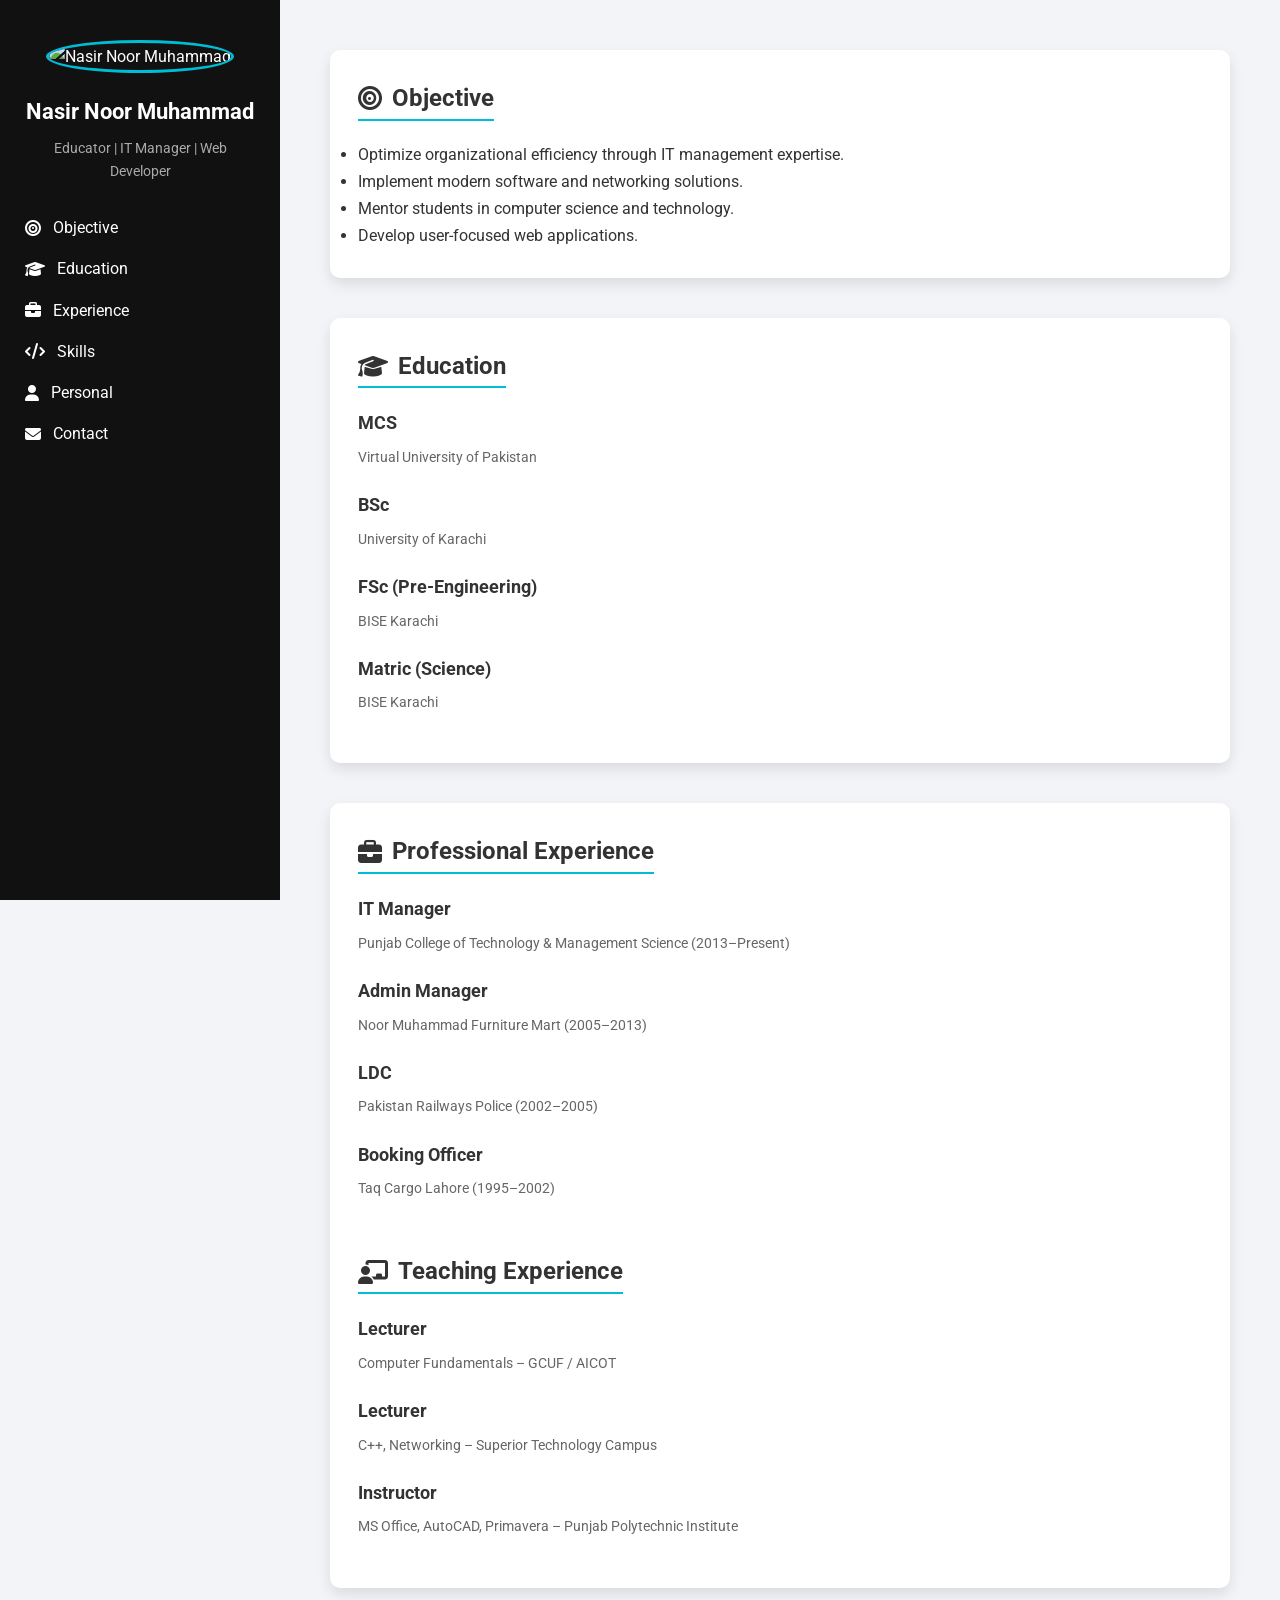
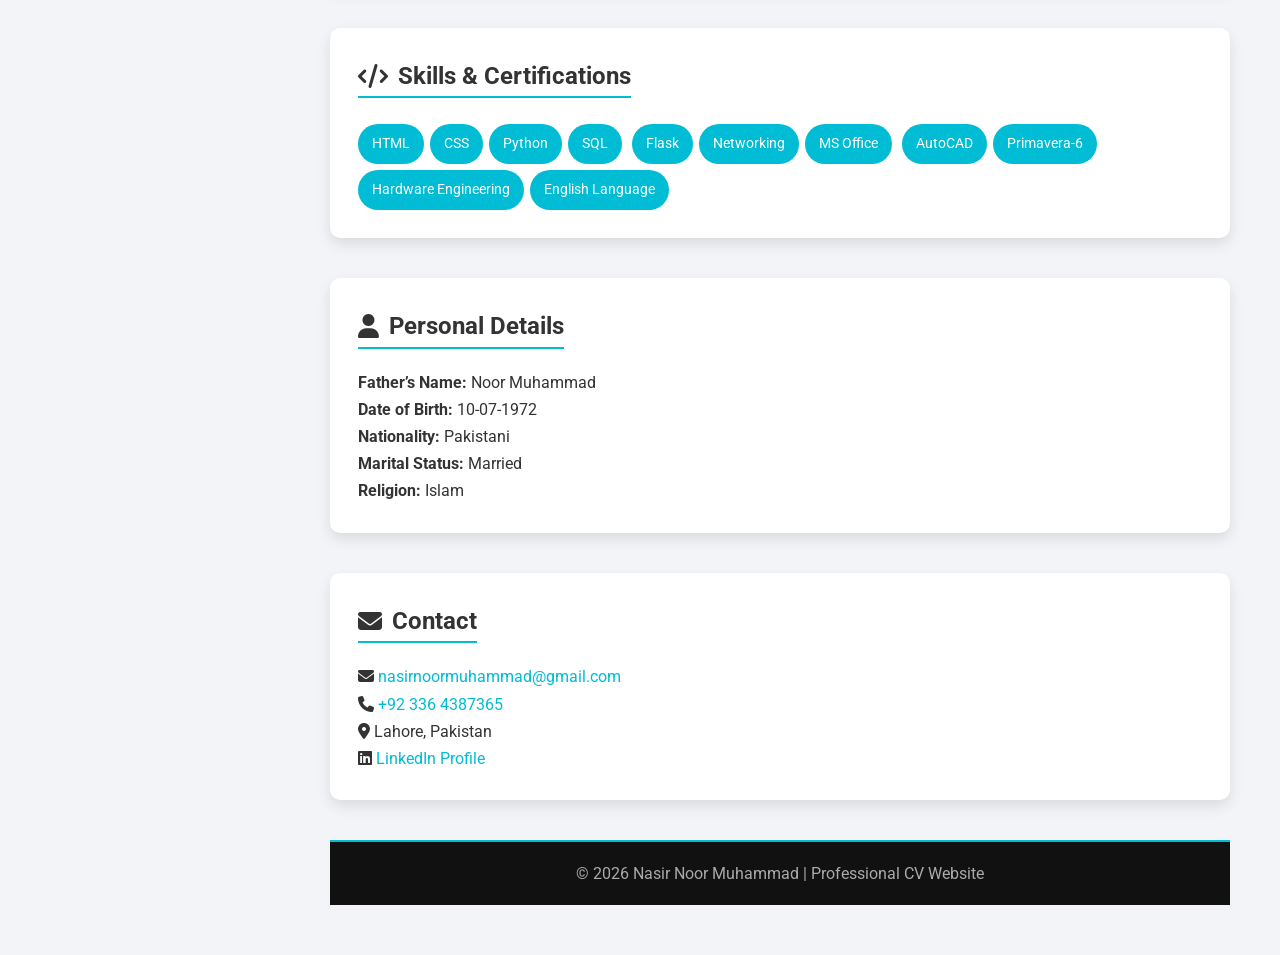
==== index.html @ 8105d86b "Add files via upload" ====
<!DOCTYPE html>
<html lang="en">
<head>
<meta charset="UTF-8">
<meta name="viewport" content="width=device-width, initial-scale=1.0">
<title>Nasir Noor Muhammad | Professional CV</title>

<!-- Google Font -->
<link href="https://fonts.googleapis.com/css2?family=Roboto:wght@400;500;700&display=swap" rel="stylesheet">

<!-- Font Awesome -->
<link rel="stylesheet" href="https://cdnjs.cloudflare.com/ajax/libs/font-awesome/6.5.0/css/all.min.css">

<style>
*{
    margin:0;
    padding:0;
    box-sizing:border-box;
    font-family:'Roboto', sans-serif;
}

body{
    background:#f2f4f7;
    color:#333;
    line-height:1.7;
}

/* Layout */
.wrapper{
    display:flex;
    min-height:100vh;
}

/* Sidebar */
aside{
    width:280px;
    background:#111;
    color:#fff;
    padding:40px 25px;
    position:fixed;
    height:100vh;
    text-align:center;
}

aside img{
    width:120px;
    height:120px;
    border-radius:50%;
    border:3px solid #00bcd4;
    margin-bottom:20px;
}

aside h1{
    font-size:22px;
    margin-bottom:6px;
}

aside p{
    font-size:14px;
    color:#aaa;
    margin-bottom:30px;
}

nav ul{
    list-style:none;
}

nav ul li{
    margin:14px 0;
}

nav ul li a{
    color:#fff;
    text-decoration:none;
    font-size:16px;
    display:flex;
    align-items:center;
    gap:12px;
    transition:0.3s;
}

nav ul li a:hover{
    color:#00bcd4;
}

/* Content */
main{
    margin-left:280px;
    padding:50px;
    width:100%;
}

section{
    background:#fff;
    padding:28px;
    border-radius:10px;
    box-shadow:0 6px 14px rgba(0,0,0,0.1);
    margin-bottom:40px;
}

section h2{
    font-size:24px;
    margin-bottom:20px;
    border-bottom:2px solid #00bcd4;
    display:inline-flex;
    align-items:center;
    gap:10px;
}

.item{
    margin-bottom:20px;
}

.item h3{
    font-size:18px;
    margin-bottom:4px;
}

.item span{
    font-size:14px;
    color:#666;
}

/* Skills */
.skills span{
    display:inline-block;
    background:#00bcd4;
    color:#fff;
    padding:8px 14px;
    margin:6px 6px 0 0;
    border-radius:20px;
    font-size:14px;
}

/* Contact */
section a{
    color:#00bcd4;
    text-decoration:none;
}

section a:hover{
    text-decoration:underline;
}

/* Footer */
footer{
    background:#111;
    color:#aaa;
    text-align:center;
    padding:18px;
    border-top:2px solid #00bcd4;
}

/* Responsive */
@media(max-width:768px){
    aside{
        position:relative;
        width:100%;
        height:auto;
    }
    main{
        margin-left:0;
    }
    nav ul{
        display:flex;
        justify-content:center;
        flex-wrap:wrap;
    }
    nav ul li{
        margin:10px;
    }
}
</style>
</head>

<body>

<div class="wrapper">

<!-- SIDEBAR -->
<aside>
    <img src="images/nnm.jpg" alt="Nasir Noor Muhammad">
    <h1>Nasir Noor Muhammad</h1>
    <p>Educator | IT Manager | Web Developer</p>

    <nav aria-label="Main Navigation">
        <ul>
            <li><a href="#objective"><i class="fa-solid fa-bullseye"></i> Objective</a></li>
            <li><a href="#education"><i class="fa-solid fa-graduation-cap"></i> Education</a></li>
            <li><a href="#experience"><i class="fa-solid fa-briefcase"></i> Experience</a></li>
            <li><a href="#skills"><i class="fa-solid fa-code"></i> Skills</a></li>
            <li><a href="#personal"><i class="fa-solid fa-user"></i> Personal</a></li>
            <li><a href="#contact"><i class="fa-solid fa-envelope"></i> Contact</a></li>
        </ul>
    </nav>
</aside>

<!-- CONTENT -->
<main>

<section id="objective">
    <h2><i class="fa-solid fa-bullseye"></i> Objective</h2>
    <ul>
        <li>Optimize organizational efficiency through IT management expertise.</li>
        <li>Implement modern software and networking solutions.</li>
        <li>Mentor students in computer science and technology.</li>
        <li>Develop user-focused web applications.</li>
    </ul>
</section>

<section id="education">
    <h2><i class="fa-solid fa-graduation-cap"></i> Education</h2>
    <div class="item"><h3>MCS</h3><span>Virtual University of Pakistan</span></div>
    <div class="item"><h3>BSc</h3><span>University of Karachi</span></div>
    <div class="item"><h3>FSc (Pre-Engineering)</h3><span>BISE Karachi</span></div>
    <div class="item"><h3>Matric (Science)</h3><span>BISE Karachi</span></div>
</section>

<section id="experience">
    <h2><i class="fa-solid fa-briefcase"></i> Professional Experience</h2>
    <div class="item"><h3>IT Manager</h3><span>Punjab College of Technology & Management Science (2013–Present)</span></div>
    <div class="item"><h3>Admin Manager</h3><span>Noor Muhammad Furniture Mart (2005–2013)</span></div>
    <div class="item"><h3>LDC</h3><span>Pakistan Railways Police (2002–2005)</span></div>
    <div class="item"><h3>Booking Officer</h3><span>Taq Cargo Lahore (1995–2002)</span></div>

    <h2 style="margin-top:30px;"><i class="fa-solid fa-chalkboard-teacher"></i> Teaching Experience</h2>
    <div class="item"><h3>Lecturer</h3><span>Computer Fundamentals – GCUF / AICOT</span></div>
    <div class="item"><h3>Lecturer</h3><span>C++, Networking – Superior Technology Campus</span></div>
    <div class="item"><h3>Instructor</h3><span>MS Office, AutoCAD, Primavera – Punjab Polytechnic Institute</span></div>
</section>

<section id="skills">
    <h2><i class="fa-solid fa-code"></i> Skills & Certifications</h2>
    <div class="skills">
        <span>HTML</span><span>CSS</span><span>Python</span><span>SQL</span>
        <span>Flask</span><span>Networking</span><span>MS Office</span>
        <span>AutoCAD</span><span>Primavera-6</span>
        <span>Hardware Engineering</span><span>English Language</span>
    </div>
</section>

<section id="personal">
    <h2><i class="fa-solid fa-user"></i> Personal Details</h2>
    <p><strong>Father’s Name:</strong> Noor Muhammad</p>
    <p><strong>Date of Birth:</strong> 10-07-1972</p>
    <p><strong>Nationality:</strong> Pakistani</p>
    <p><strong>Marital Status:</strong> Married</p>
    <p><strong>Religion:</strong> Islam</p>
</section>

<section id="contact">
    <h2><i class="fa-solid fa-envelope"></i> Contact</h2>
    <p><i class="fa-solid fa-envelope"></i> 
    <a href="mailto:nasirnoormuhammad@gmail.com">nasirnoormuhammad@gmail.com</a></p>

    <p><i class="fa-solid fa-phone"></i> 
    <a href="tel:+923364387365">+92 336 4387365</a></p>

    <p><i class="fa-solid fa-location-dot"></i> Lahore, Pakistan</p>

    <p><i class="fab fa-linkedin"></i> 
    <a href="https://linkedin.com" target="_blank">LinkedIn Profile</a></p>
</section>

<footer>
    © 2026 Nasir Noor Muhammad | Professional CV Website
</footer>

</main>
</div>

</body>
</html>
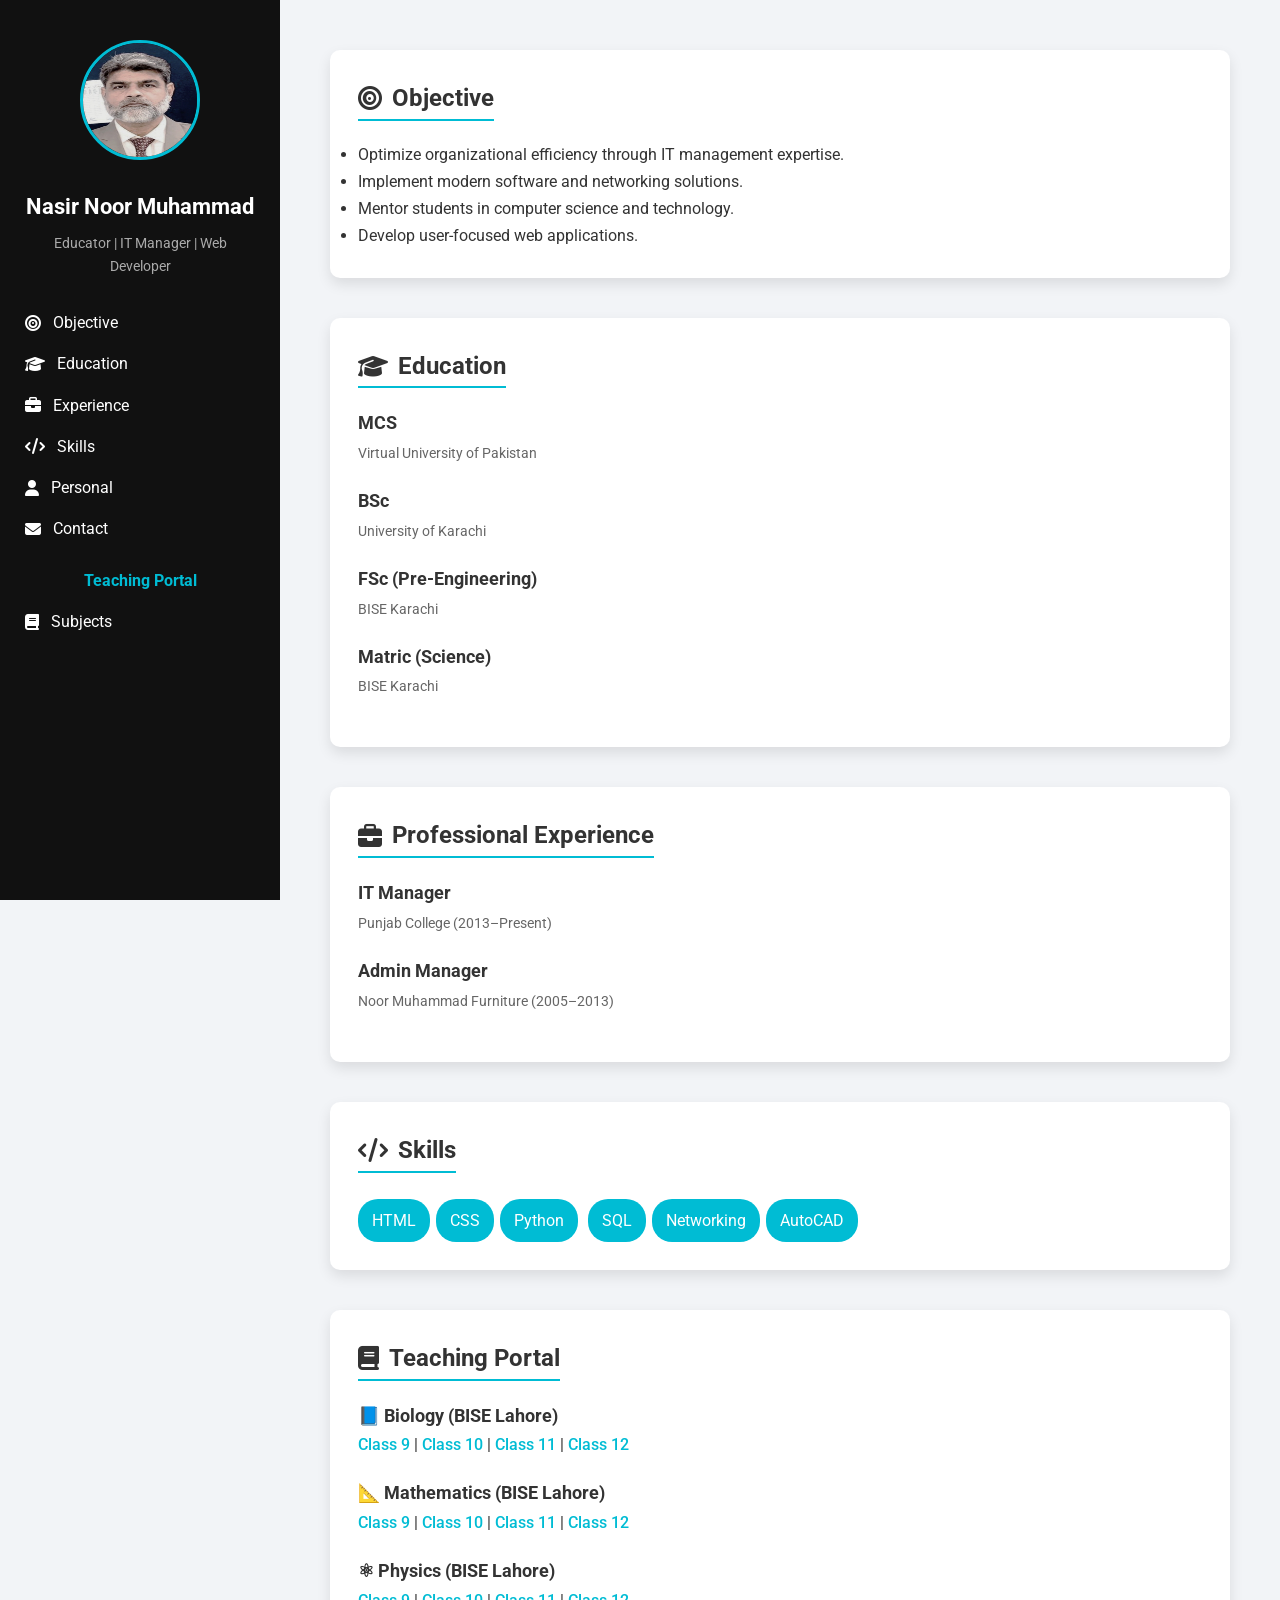
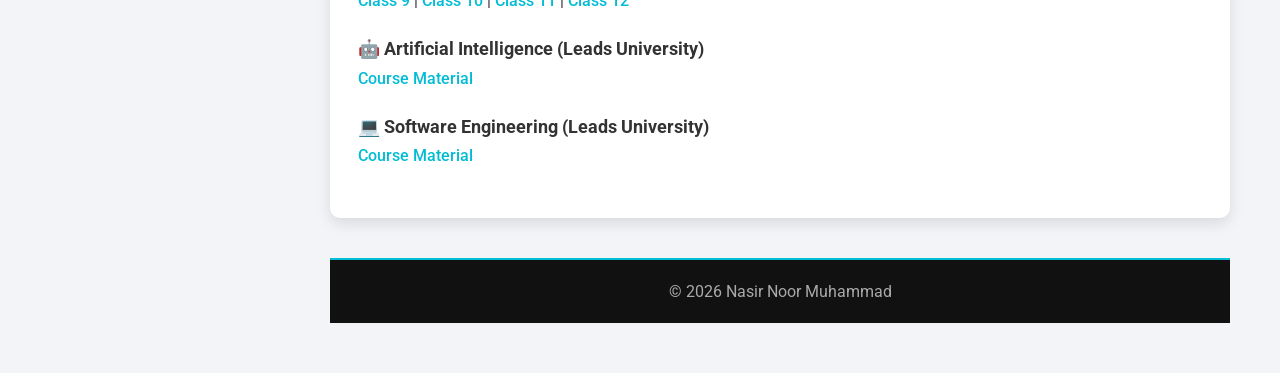
==== commit a3eb8c22: "Adding more content" ====
--- a/index.html
+++ b/index.html
@@ -3,7 +3,7 @@
 <head>
 <meta charset="UTF-8">
 <meta name="viewport" content="width=device-width, initial-scale=1.0">
-<title>Nasir Noor Muhammad | Professional CV</title>
+<title>Nasir Noor Muhammad | Professional CV & Teaching Portal</title>
 
 <!-- Google Font -->
 <link href="https://fonts.googleapis.com/css2?family=Roboto:wght@400;500;700&display=swap" rel="stylesheet">
@@ -12,262 +12,165 @@
 <link rel="stylesheet" href="https://cdnjs.cloudflare.com/ajax/libs/font-awesome/6.5.0/css/all.min.css">
 
 <style>
-*{
-    margin:0;
-    padding:0;
-    box-sizing:border-box;
-    font-family:'Roboto', sans-serif;
+*{margin:0;padding:0;box-sizing:border-box;font-family:'Roboto',sans-serif;}
+body{background:#f2f4f7;color:#333;line-height:1.7;}
+.wrapper{display:flex;min-height:100vh;}
+
+aside{
+    width:280px;background:#111;color:#fff;padding:40px 25px;
+    position:fixed;height:100vh;text-align:center;
+}
+aside img{
+    width:120px;height:120px;border-radius:50%;
+    border:3px solid #00bcd4;margin-bottom:20px;
+}
+aside h1{font-size:22px;margin-bottom:6px;}
+aside p{font-size:14px;color:#aaa;margin-bottom:30px;}
+
+nav ul{list-style:none;}
+nav ul li{margin:14px 0;}
+nav ul li a{
+    color:#fff;text-decoration:none;font-size:16px;
+    display:flex;align-items:center;gap:12px;transition:.3s;
+}
+nav ul li a:hover{color:#00bcd4;}
+
+main{margin-left:280px;padding:50px;width:100%;}
+section{
+    background:#fff;padding:28px;border-radius:10px;
+    box-shadow:0 6px 14px rgba(0,0,0,.1);
+    margin-bottom:40px;
+}
+section h2{
+    font-size:24px;margin-bottom:20px;
+    border-bottom:2px solid #00bcd4;
+    display:inline-flex;gap:10px;align-items:center;
 }
 
-body{
-    background:#f2f4f7;
-    color:#333;
-    line-height:1.7;
+.item{margin-bottom:20px;}
+.item h3{font-size:18px;}
+.item span{font-size:14px;color:#666;}
+
+.skills span{
+    display:inline-block;background:#00bcd4;color:#fff;
+    padding:8px 14px;margin:6px 6px 0 0;border-radius:20px;
 }
 
-/* Layout */
-.wrapper{
-    display:flex;
-    min-height:100vh;
+section a{color:#00bcd4;text-decoration:none;font-weight:500;}
+section a:hover{text-decoration:underline;}
+
+footer{
+    background:#111;color:#aaa;text-align:center;
+    padding:18px;border-top:2px solid #00bcd4;
 }
 
-/* Sidebar */
-aside{
-    width:280px;
-    background:#111;
-    color:#fff;
-    padding:40px 25px;
-    position:fixed;
-    height:100vh;
-    text-align:center;
-}
-
-aside img{
-    width:120px;
-    height:120px;
-    border-radius:50%;
-    border:3px solid #00bcd4;
-    margin-bottom:20px;
-}
-
-aside h1{
-    font-size:22px;
-    margin-bottom:6px;
-}
-
-aside p{
-    font-size:14px;
-    color:#aaa;
-    margin-bottom:30px;
-}
-
-nav ul{
-    list-style:none;
-}
-
-nav ul li{
-    margin:14px 0;
-}
-
-nav ul li a{
-    color:#fff;
-    text-decoration:none;
-    font-size:16px;
-    display:flex;
-    align-items:center;
-    gap:12px;
-    transition:0.3s;
-}
-
-nav ul li a:hover{
-    color:#00bcd4;
-}
-
-/* Content */
-main{
-    margin-left:280px;
-    padding:50px;
-    width:100%;
-}
-
-section{
-    background:#fff;
-    padding:28px;
-    border-radius:10px;
-    box-shadow:0 6px 14px rgba(0,0,0,0.1);
-    margin-bottom:40px;
-}
-
-section h2{
-    font-size:24px;
-    margin-bottom:20px;
-    border-bottom:2px solid #00bcd4;
-    display:inline-flex;
-    align-items:center;
-    gap:10px;
-}
-
-.item{
-    margin-bottom:20px;
-}
-
-.item h3{
-    font-size:18px;
-    margin-bottom:4px;
-}
-
-.item span{
-    font-size:14px;
-    color:#666;
-}
-
-/* Skills */
-.skills span{
-    display:inline-block;
-    background:#00bcd4;
-    color:#fff;
-    padding:8px 14px;
-    margin:6px 6px 0 0;
-    border-radius:20px;
-    font-size:14px;
-}
-
-/* Contact */
-section a{
-    color:#00bcd4;
-    text-decoration:none;
-}
-
-section a:hover{
-    text-decoration:underline;
-}
-
-/* Footer */
-footer{
-    background:#111;
-    color:#aaa;
-    text-align:center;
-    padding:18px;
-    border-top:2px solid #00bcd4;
-}
-
-/* Responsive */
 @media(max-width:768px){
-    aside{
-        position:relative;
-        width:100%;
-        height:auto;
-    }
-    main{
-        margin-left:0;
-    }
-    nav ul{
-        display:flex;
-        justify-content:center;
-        flex-wrap:wrap;
-    }
-    nav ul li{
-        margin:10px;
-    }
+    aside{position:relative;width:100%;height:auto;}
+    main{margin-left:0;}
 }
 </style>
 </head>
 
 <body>
-
 <div class="wrapper">
 
 <!-- SIDEBAR -->
 <aside>
-    <img src="images/nnm.jpg" alt="Nasir Noor Muhammad">
-    <h1>Nasir Noor Muhammad</h1>
-    <p>Educator | IT Manager | Web Developer</p>
+<img src="images/nnm.jpg" alt="Nasir Noor Muhammad">
+<h1>Nasir Noor Muhammad</h1>
+<p>Educator | IT Manager | Web Developer</p>
 
-    <nav aria-label="Main Navigation">
-        <ul>
-            <li><a href="#objective"><i class="fa-solid fa-bullseye"></i> Objective</a></li>
-            <li><a href="#education"><i class="fa-solid fa-graduation-cap"></i> Education</a></li>
-            <li><a href="#experience"><i class="fa-solid fa-briefcase"></i> Experience</a></li>
-            <li><a href="#skills"><i class="fa-solid fa-code"></i> Skills</a></li>
-            <li><a href="#personal"><i class="fa-solid fa-user"></i> Personal</a></li>
-            <li><a href="#contact"><i class="fa-solid fa-envelope"></i> Contact</a></li>
-        </ul>
-    </nav>
+<nav>
+<ul>
+<li><a href="#objective"><i class="fa-solid fa-bullseye"></i> Objective</a></li>
+<li><a href="#education"><i class="fa-solid fa-graduation-cap"></i> Education</a></li>
+<li><a href="#experience"><i class="fa-solid fa-briefcase"></i> Experience</a></li>
+<li><a href="#skills"><i class="fa-solid fa-code"></i> Skills</a></li>
+<li><a href="#personal"><i class="fa-solid fa-user"></i> Personal</a></li>
+<li><a href="#contact"><i class="fa-solid fa-envelope"></i> Contact</a></li>
+
+<li style="margin-top:25px;"><strong style="color:#00bcd4;">Teaching Portal</strong></li>
+<li><a href="#teaching"><i class="fa-solid fa-book"></i> Subjects</a></li>
+</ul>
+</nav>
 </aside>
 
 <!-- CONTENT -->
 <main>
 
 <section id="objective">
-    <h2><i class="fa-solid fa-bullseye"></i> Objective</h2>
-    <ul>
-        <li>Optimize organizational efficiency through IT management expertise.</li>
-        <li>Implement modern software and networking solutions.</li>
-        <li>Mentor students in computer science and technology.</li>
-        <li>Develop user-focused web applications.</li>
-    </ul>
+<h2><i class="fa-solid fa-bullseye"></i> Objective</h2>
+<ul>
+<li>Optimize organizational efficiency through IT management expertise.</li>
+<li>Implement modern software and networking solutions.</li>
+<li>Mentor students in computer science and technology.</li>
+<li>Develop user-focused web applications.</li>
+</ul>
 </section>
 
 <section id="education">
-    <h2><i class="fa-solid fa-graduation-cap"></i> Education</h2>
-    <div class="item"><h3>MCS</h3><span>Virtual University of Pakistan</span></div>
-    <div class="item"><h3>BSc</h3><span>University of Karachi</span></div>
-    <div class="item"><h3>FSc (Pre-Engineering)</h3><span>BISE Karachi</span></div>
-    <div class="item"><h3>Matric (Science)</h3><span>BISE Karachi</span></div>
+<h2><i class="fa-solid fa-graduation-cap"></i> Education</h2>
+<div class="item"><h3>MCS</h3><span>Virtual University of Pakistan</span></div>
+<div class="item"><h3>BSc</h3><span>University of Karachi</span></div>
+<div class="item"><h3>FSc (Pre-Engineering)</h3><span>BISE Karachi</span></div>
+<div class="item"><h3>Matric (Science)</h3><span>BISE Karachi</span></div>
 </section>
 
 <section id="experience">
-    <h2><i class="fa-solid fa-briefcase"></i> Professional Experience</h2>
-    <div class="item"><h3>IT Manager</h3><span>Punjab College of Technology & Management Science (2013–Present)</span></div>
-    <div class="item"><h3>Admin Manager</h3><span>Noor Muhammad Furniture Mart (2005–2013)</span></div>
-    <div class="item"><h3>LDC</h3><span>Pakistan Railways Police (2002–2005)</span></div>
-    <div class="item"><h3>Booking Officer</h3><span>Taq Cargo Lahore (1995–2002)</span></div>
-
-    <h2 style="margin-top:30px;"><i class="fa-solid fa-chalkboard-teacher"></i> Teaching Experience</h2>
-    <div class="item"><h3>Lecturer</h3><span>Computer Fundamentals – GCUF / AICOT</span></div>
-    <div class="item"><h3>Lecturer</h3><span>C++, Networking – Superior Technology Campus</span></div>
-    <div class="item"><h3>Instructor</h3><span>MS Office, AutoCAD, Primavera – Punjab Polytechnic Institute</span></div>
+<h2><i class="fa-solid fa-briefcase"></i> Professional Experience</h2>
+<div class="item"><h3>IT Manager</h3><span>Punjab College (2013–Present)</span></div>
+<div class="item"><h3>Admin Manager</h3><span>Noor Muhammad Furniture (2005–2013)</span></div>
 </section>
 
 <section id="skills">
-    <h2><i class="fa-solid fa-code"></i> Skills & Certifications</h2>
-    <div class="skills">
-        <span>HTML</span><span>CSS</span><span>Python</span><span>SQL</span>
-        <span>Flask</span><span>Networking</span><span>MS Office</span>
-        <span>AutoCAD</span><span>Primavera-6</span>
-        <span>Hardware Engineering</span><span>English Language</span>
-    </div>
+<h2><i class="fa-solid fa-code"></i> Skills</h2>
+<div class="skills">
+<span>HTML</span><span>CSS</span><span>Python</span>
+<span>SQL</span><span>Networking</span><span>AutoCAD</span>
+</div>
 </section>
 
-<section id="personal">
-    <h2><i class="fa-solid fa-user"></i> Personal Details</h2>
-    <p><strong>Father’s Name:</strong> Noor Muhammad</p>
-    <p><strong>Date of Birth:</strong> 10-07-1972</p>
-    <p><strong>Nationality:</strong> Pakistani</p>
-    <p><strong>Marital Status:</strong> Married</p>
-    <p><strong>Religion:</strong> Islam</p>
+<!-- TEACHING PORTAL -->
+<section id="teaching">
+<h2><i class="fa-solid fa-book"></i> Teaching Portal</h2>
+
+<div class="item">
+<h3>📘 Biology (BISE Lahore)</h3>
+<a href="subjects/biology/class9.html">Class 9</a> |
+<a href="subjects/biology/class10.html">Class 10</a> |
+<a href="subjects/biology/class11.html">Class 11</a> |
+<a href="subjects/biology/class12.html">Class 12</a>
+</div>
+
+<div class="item">
+<h3>📐 Mathematics (BISE Lahore)</h3>
+<a href="subjects/mathematics/class9.html">Class 9</a> |
+<a href="subjects/mathematics/class10.html">Class 10</a> |
+<a href="subjects/mathematics/class11.html">Class 11</a> |
+<a href="subjects/mathematics/class12.html">Class 12</a>
+</div>
+
+<div class="item">
+<h3>⚛ Physics (BISE Lahore)</h3>
+<a href="subjects/physics/class9.html">Class 9</a> |
+<a href="subjects/physics/class10.html">Class 10</a> |
+<a href="subjects/physics/class11.html">Class 11</a> |
+<a href="subjects/physics/class12.html">Class 12</a>
+</div>
+
+<div class="item">
+<h3>🤖 Artificial Intelligence (Leads University)</h3>
+<a href="subjects/ai/leads.html">Course Material</a>
+</div>
+
+<div class="item">
+<h3>💻 Software Engineering (Leads University)</h3>
+<a href="subjects/software-engineering/leads.html">Course Material</a>
+</div>
 </section>
 
-<section id="contact">
-    <h2><i class="fa-solid fa-envelope"></i> Contact</h2>
-    <p><i class="fa-solid fa-envelope"></i> 
-    <a href="mailto:nasirnoormuhammad@gmail.com">nasirnoormuhammad@gmail.com</a></p>
-
-    <p><i class="fa-solid fa-phone"></i> 
-    <a href="tel:+923364387365">+92 336 4387365</a></p>
-
-    <p><i class="fa-solid fa-location-dot"></i> Lahore, Pakistan</p>
-
-    <p><i class="fab fa-linkedin"></i> 
-    <a href="https://linkedin.com" target="_blank">LinkedIn Profile</a></p>
-</section>
-
-<footer>
-    © 2026 Nasir Noor Muhammad | Professional CV Website
-</footer>
-
+<footer>© 2026 Nasir Noor Muhammad</footer>
 </main>
 </div>
-
 </body>
 </html>
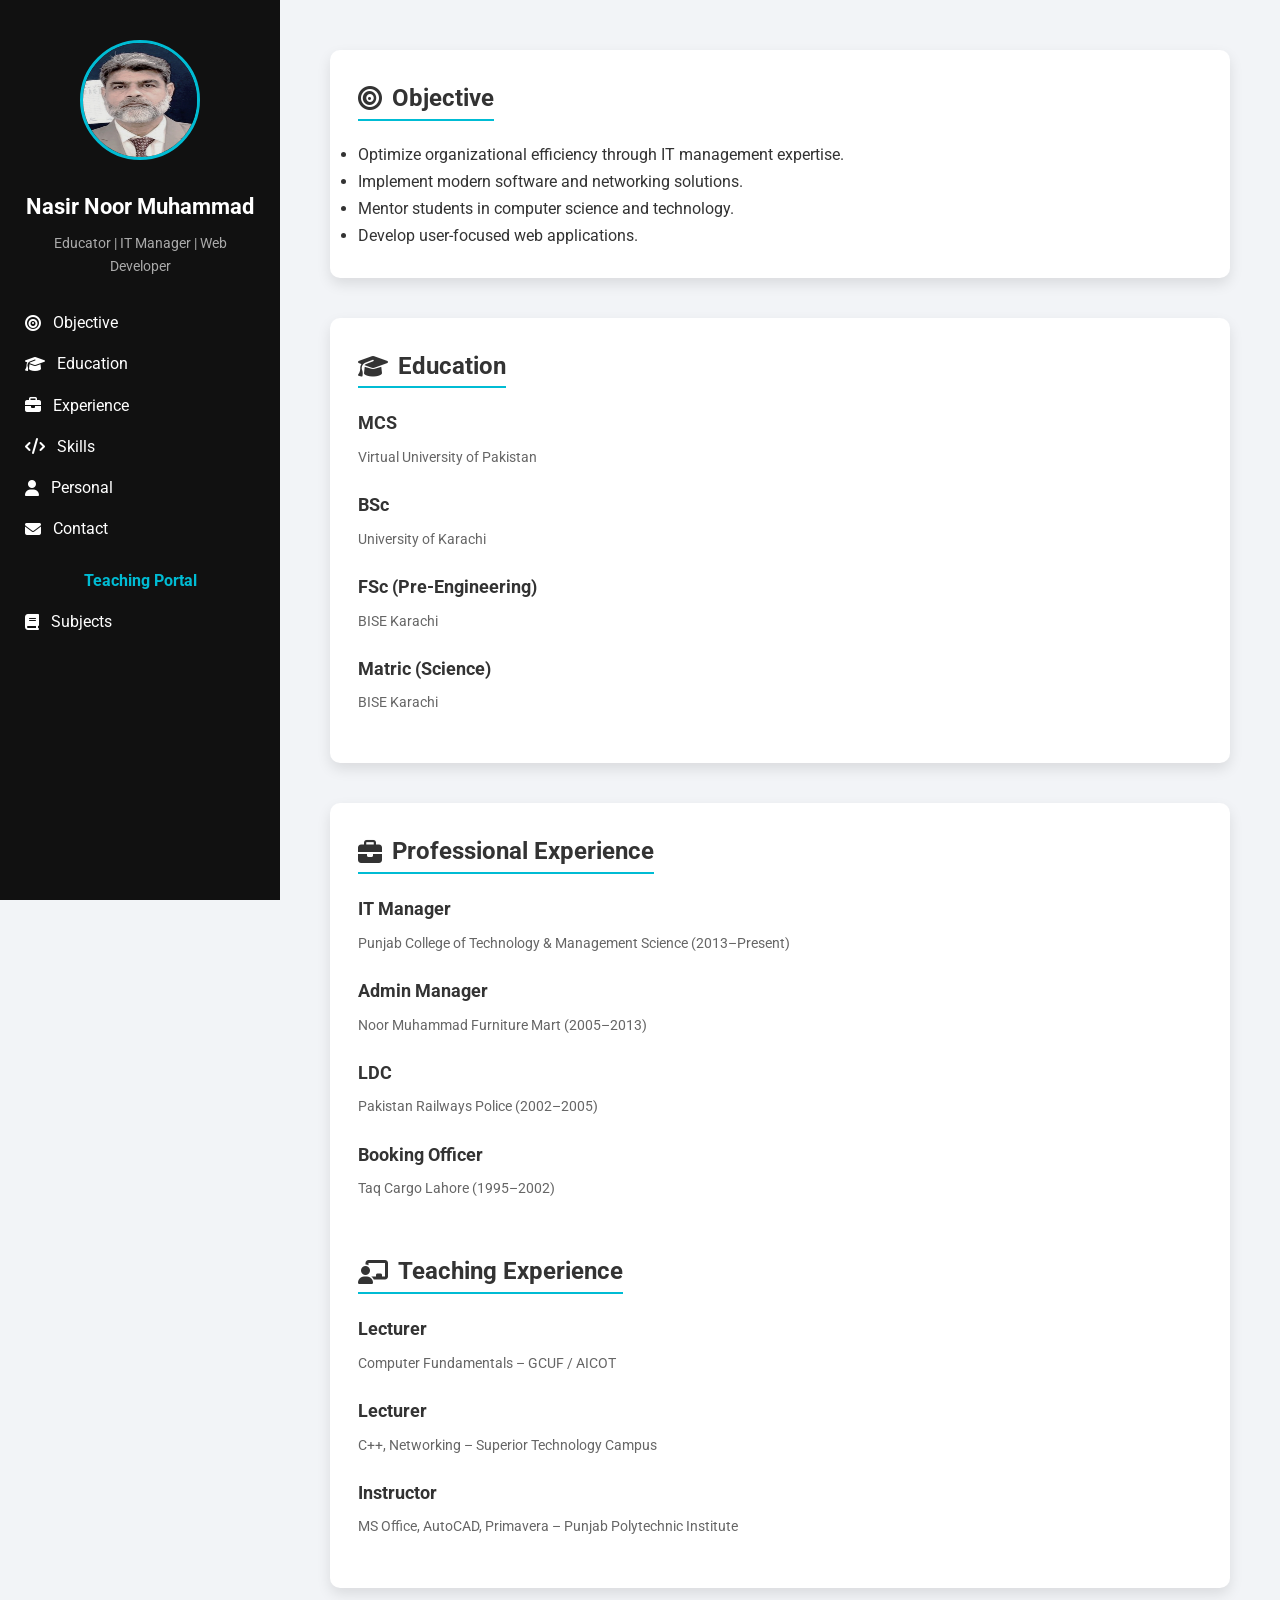
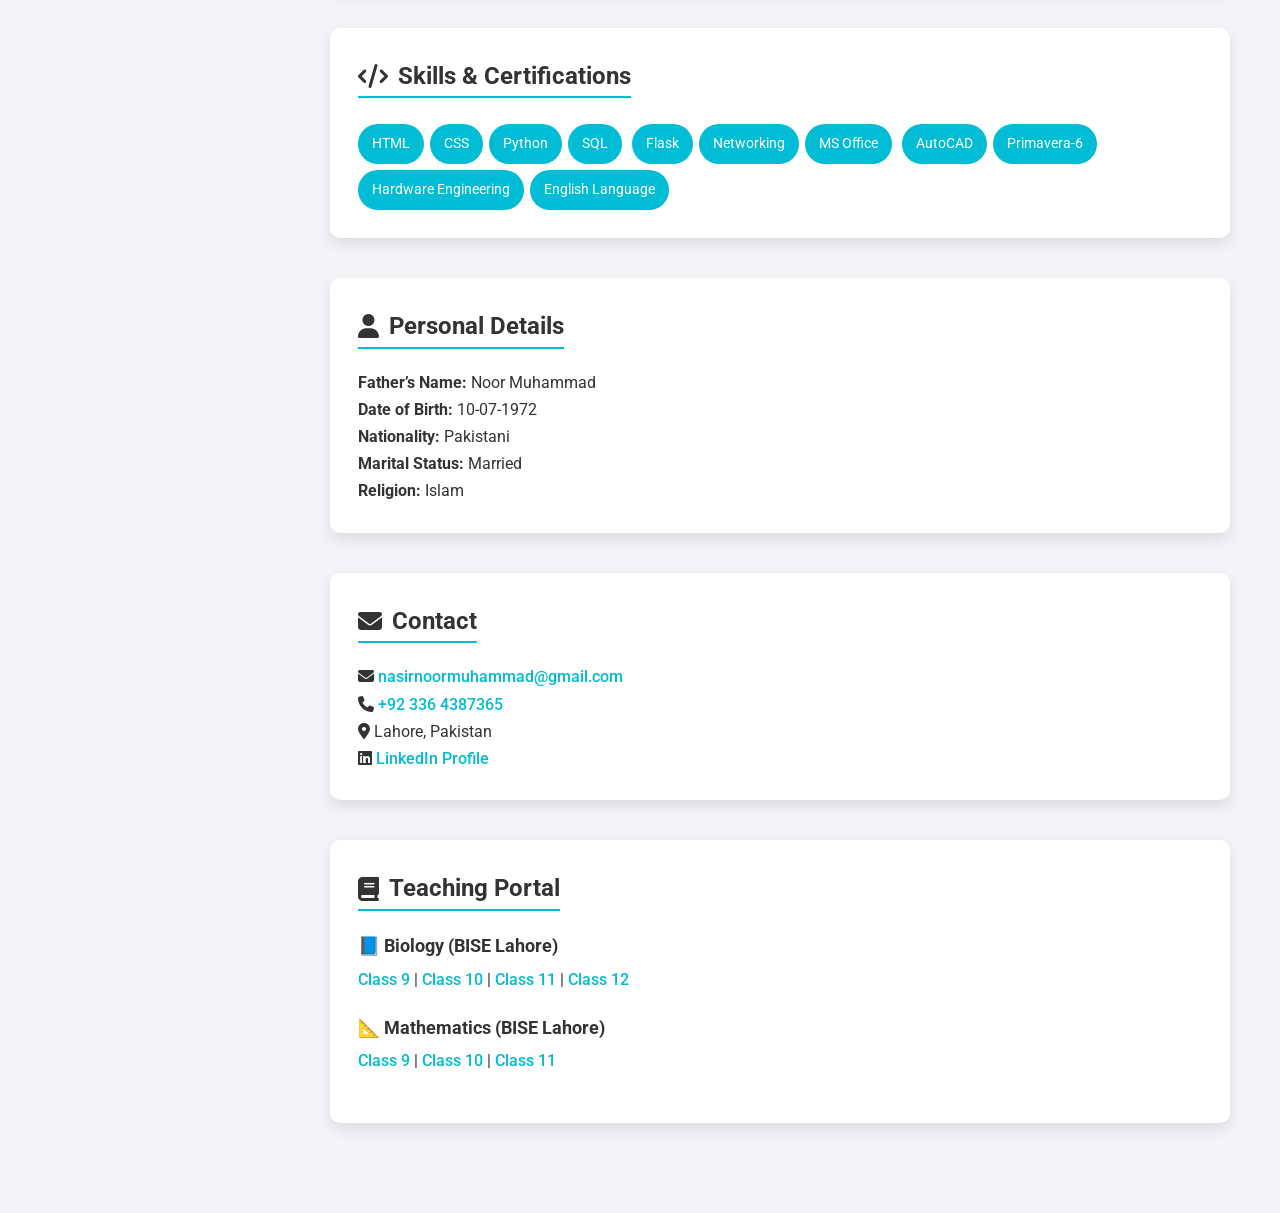
==== commit 574852af: "Refactor index.html for improved layout and content Updated HTML structure and content for the CV an" ====
--- a/index.html
+++ b/index.html
@@ -48,12 +48,13 @@
 }
 
 .item{margin-bottom:20px;}
-.item h3{font-size:18px;}
+.item h3{font-size:18px;margin-bottom:4px;}
 .item span{font-size:14px;color:#666;}
 
 .skills span{
     display:inline-block;background:#00bcd4;color:#fff;
     padding:8px 14px;margin:6px 6px 0 0;border-radius:20px;
+    font-size:14px;
 }
 
 section a{color:#00bcd4;text-decoration:none;font-weight:500;}
@@ -67,6 +68,8 @@
 @media(max-width:768px){
     aside{position:relative;width:100%;height:auto;}
     main{margin-left:0;}
+    nav ul{display:flex;justify-content:center;flex-wrap:wrap;}
+    nav ul li{margin:10px;}
 }
 </style>
 </head>
@@ -80,7 +83,7 @@
 <h1>Nasir Noor Muhammad</h1>
 <p>Educator | IT Manager | Web Developer</p>
 
-<nav>
+<nav aria-label="Main Navigation">
 <ul>
 <li><a href="#objective"><i class="fa-solid fa-bullseye"></i> Objective</a></li>
 <li><a href="#education"><i class="fa-solid fa-graduation-cap"></i> Education</a></li>
@@ -118,16 +121,45 @@
 
 <section id="experience">
 <h2><i class="fa-solid fa-briefcase"></i> Professional Experience</h2>
-<div class="item"><h3>IT Manager</h3><span>Punjab College (2013–Present)</span></div>
-<div class="item"><h3>Admin Manager</h3><span>Noor Muhammad Furniture (2005–2013)</span></div>
+<div class="item"><h3>IT Manager</h3><span>Punjab College of Technology & Management Science (2013–Present)</span></div>
+<div class="item"><h3>Admin Manager</h3><span>Noor Muhammad Furniture Mart (2005–2013)</span></div>
+<div class="item"><h3>LDC</h3><span>Pakistan Railways Police (2002–2005)</span></div>
+<div class="item"><h3>Booking Officer</h3><span>Taq Cargo Lahore (1995–2002)</span></div>
+
+<h2 style="margin-top:30px;"><i class="fa-solid fa-chalkboard-teacher"></i> Teaching Experience</h2>
+<div class="item"><h3>Lecturer</h3><span>Computer Fundamentals – GCUF / AICOT</span></div>
+<div class="item"><h3>Lecturer</h3><span>C++, Networking – Superior Technology Campus</span></div>
+<div class="item"><h3>Instructor</h3><span>MS Office, AutoCAD, Primavera – Punjab Polytechnic Institute</span></div>
 </section>
 
 <section id="skills">
-<h2><i class="fa-solid fa-code"></i> Skills</h2>
+<h2><i class="fa-solid fa-code"></i> Skills & Certifications</h2>
 <div class="skills">
-<span>HTML</span><span>CSS</span><span>Python</span>
-<span>SQL</span><span>Networking</span><span>AutoCAD</span>
+<span>HTML</span><span>CSS</span><span>Python</span><span>SQL</span>
+<span>Flask</span><span>Networking</span><span>MS Office</span>
+<span>AutoCAD</span><span>Primavera-6</span>
+<span>Hardware Engineering</span><span>English Language</span>
 </div>
+</section>
+
+<section id="personal">
+<h2><i class="fa-solid fa-user"></i> Personal Details</h2>
+<p><strong>Father’s Name:</strong> Noor Muhammad</p>
+<p><strong>Date of Birth:</strong> 10-07-1972</p>
+<p><strong>Nationality:</strong> Pakistani</p>
+<p><strong>Marital Status:</strong> Married</p>
+<p><strong>Religion:</strong> Islam</p>
+</section>
+
+<section id="contact">
+<h2><i class="fa-solid fa-envelope"></i> Contact</h2>
+<p><i class="fa-solid fa-envelope"></i> 
+<a href="mailto:nasirnoormuhammad@gmail.com">nasirnoormuhammad@gmail.com</a></p>
+<p><i class="fa-solid fa-phone"></i> 
+<a href="tel:+923364387365">+92 336 4387365</a></p>
+<p><i class="fa-solid fa-location-dot"></i> Lahore, Pakistan</p>
+<p><i class="fab fa-linkedin"></i> 
+<a href="https://linkedin.com" target="_blank">LinkedIn Profile</a></p>
 </section>
 
 <!-- TEACHING PORTAL -->
@@ -146,31 +178,4 @@
 <h3>📐 Mathematics (BISE Lahore)</h3>
 <a href="subjects/mathematics/class9.html">Class 9</a> |
 <a href="subjects/mathematics/class10.html">Class 10</a> |
-<a href="subjects/mathematics/class11.html">Class 11</a> |
-<a href="subjects/mathematics/class12.html">Class 12</a>
-</div>
-
-<div class="item">
-<h3>⚛ Physics (BISE Lahore)</h3>
-<a href="subjects/physics/class9.html">Class 9</a> |
-<a href="subjects/physics/class10.html">Class 10</a> |
-<a href="subjects/physics/class11.html">Class 11</a> |
-<a href="subjects/physics/class12.html">Class 12</a>
-</div>
-
-<div class="item">
-<h3>🤖 Artificial Intelligence (Leads University)</h3>
-<a href="subjects/ai/leads.html">Course Material</a>
-</div>
-
-<div class="item">
-<h3>💻 Software Engineering (Leads University)</h3>
-<a href="subjects/software-engineering/leads.html">Course Material</a>
-</div>
-</section>
-
-<footer>© 2026 Nasir Noor Muhammad</footer>
-</main>
-</div>
-</body>
-</html>
+<a href="subjects/mathematics/class11.html">Class 11</a>
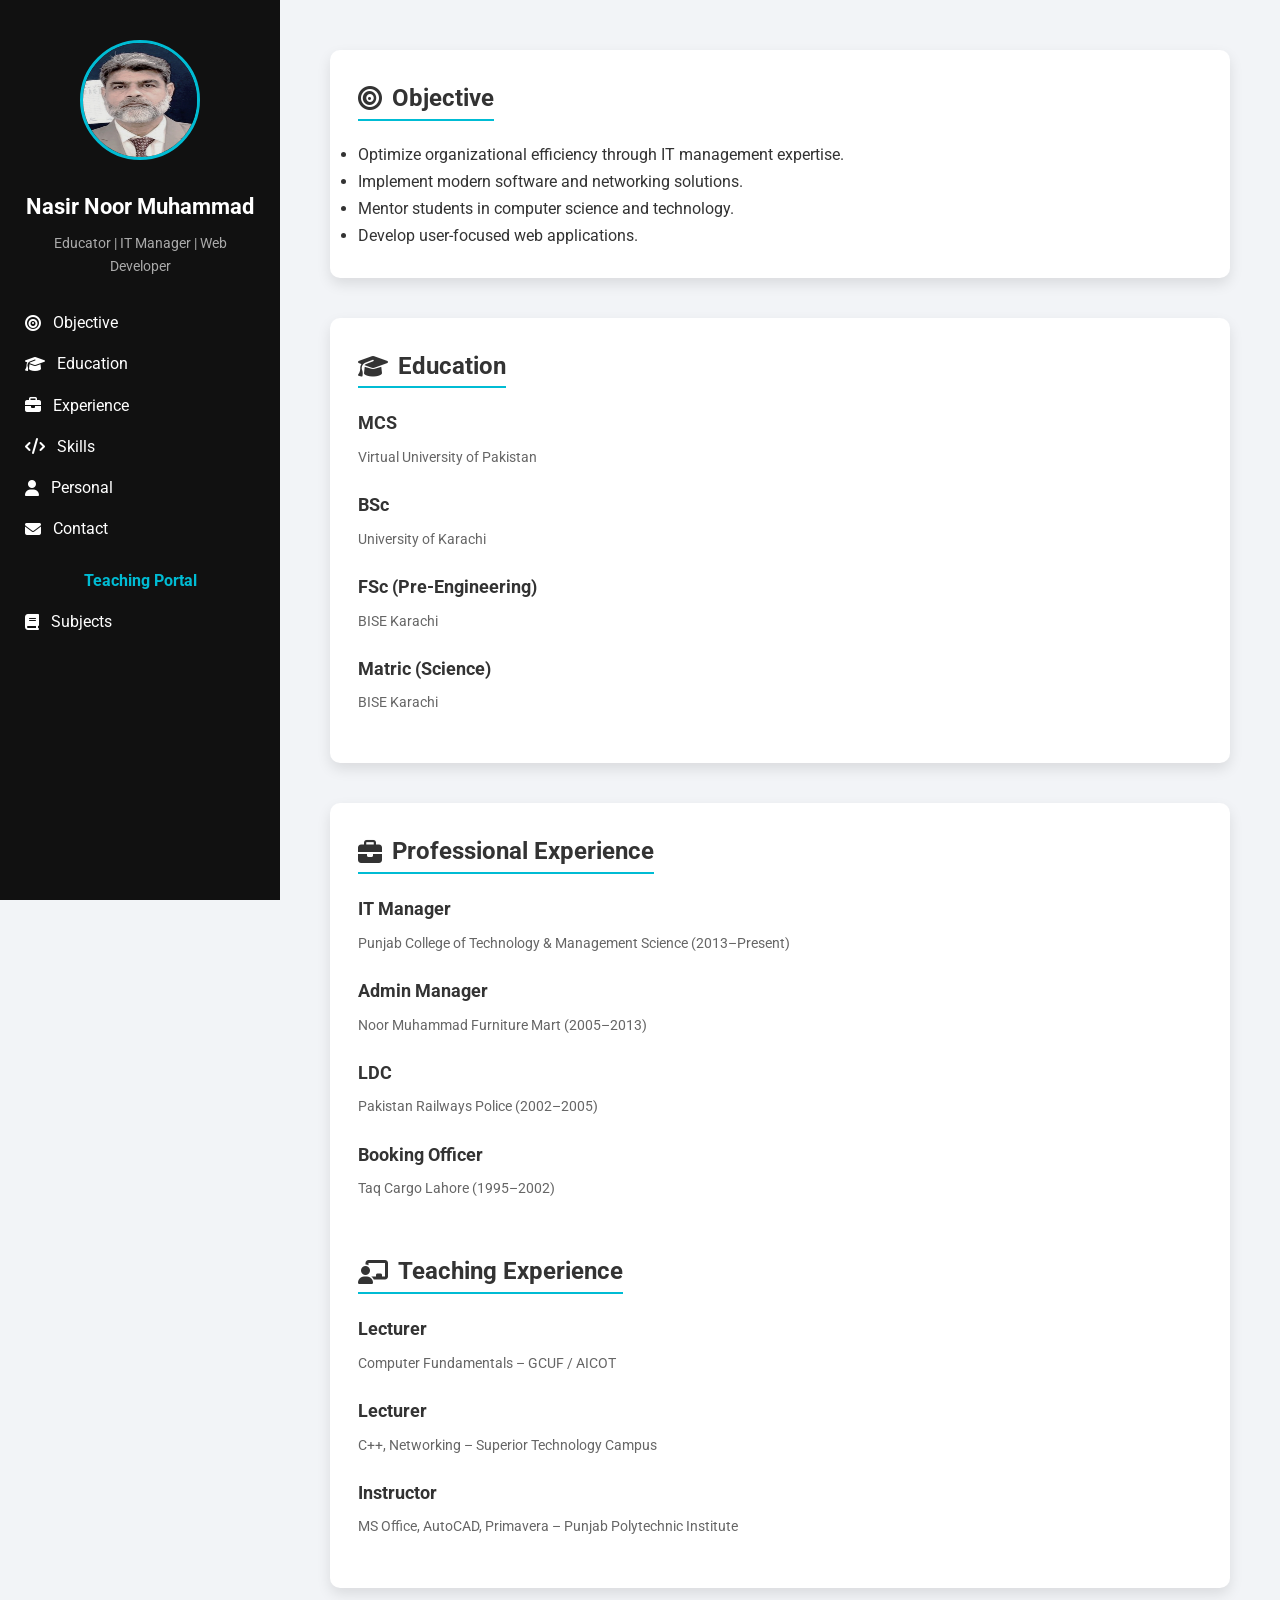
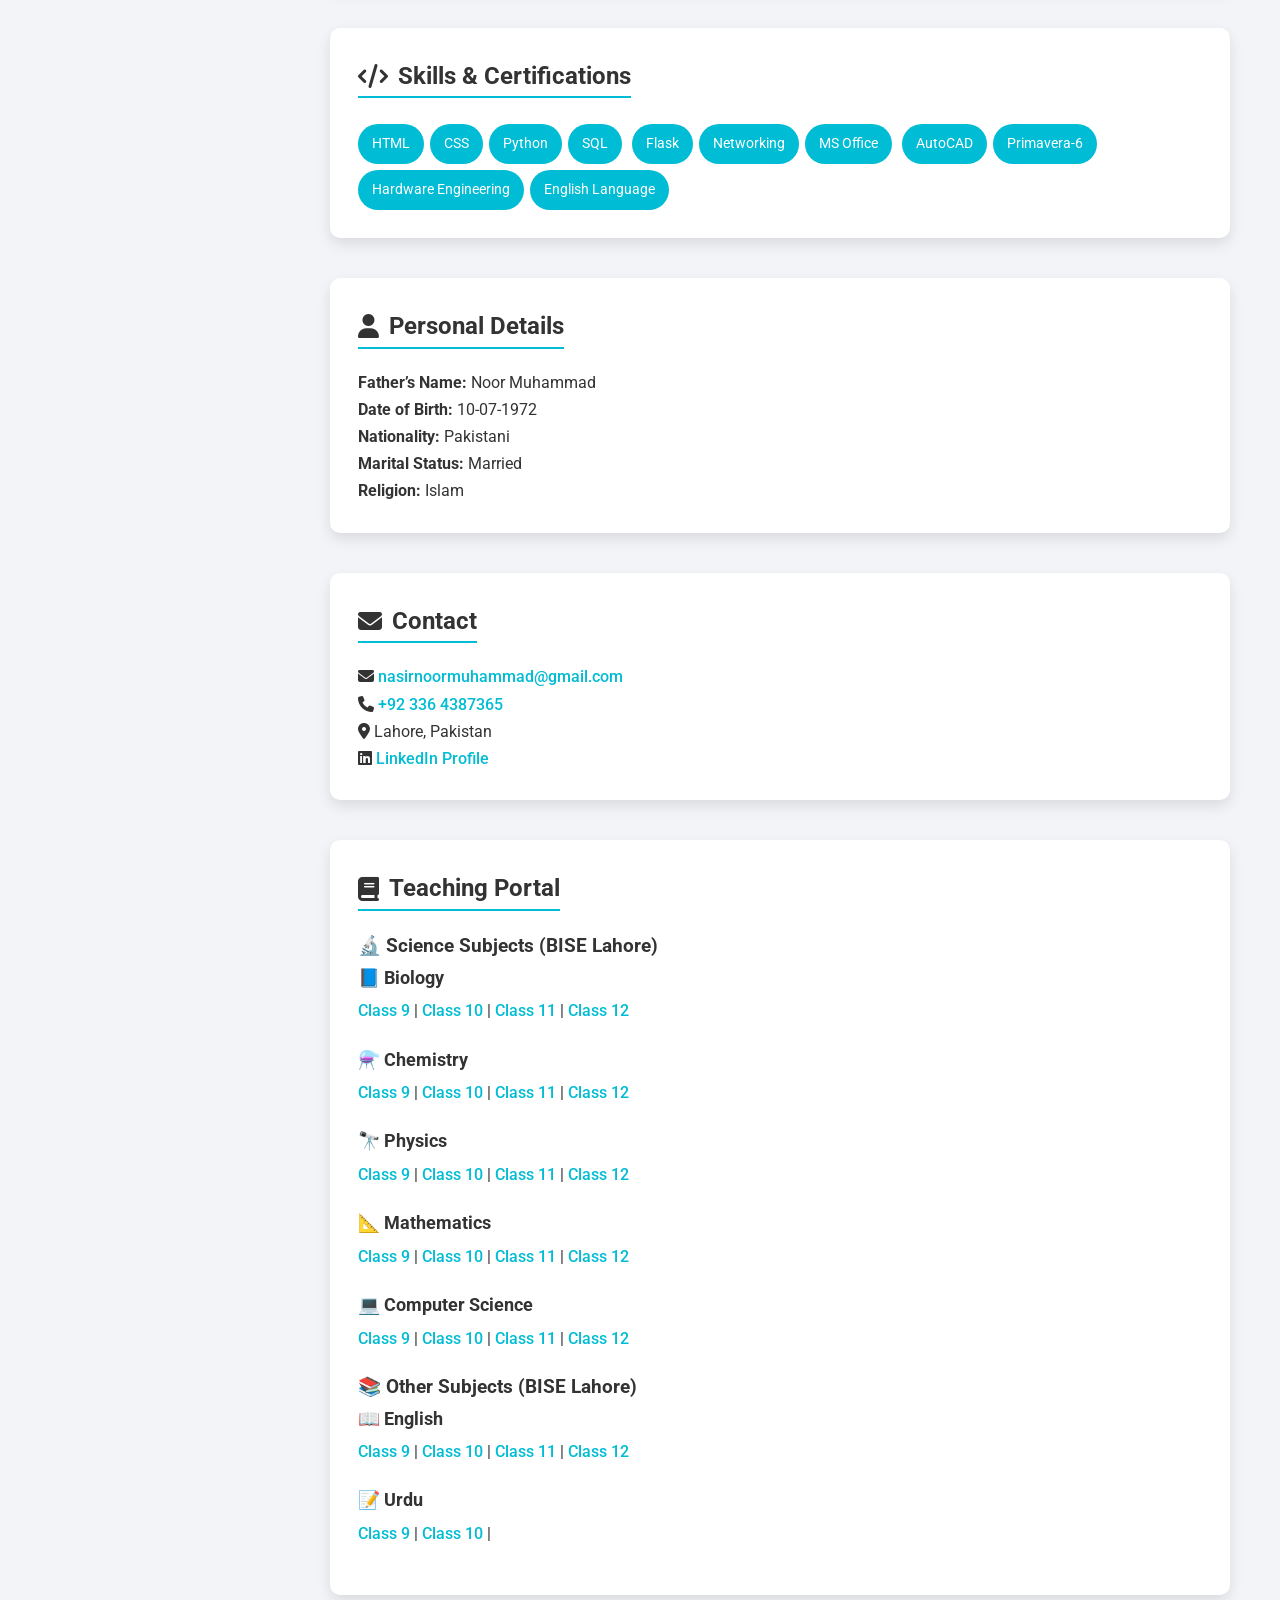
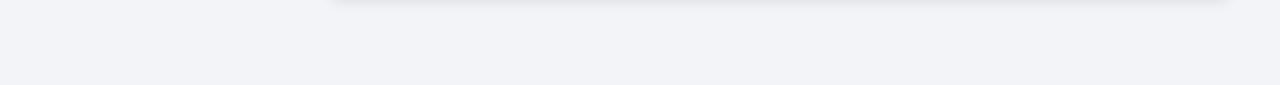
==== commit cb16168e: "Enhance index.html with teaching portal section Added teaching portal section with subjects and link" ====
--- a/index.html
+++ b/index.html
@@ -165,17 +165,64 @@
 <!-- TEACHING PORTAL -->
 <section id="teaching">
 <h2><i class="fa-solid fa-book"></i> Teaching Portal</h2>
-
-<div class="item">
-<h3>📘 Biology (BISE Lahore)</h3>
-<a href="subjects/biology/class9.html">Class 9</a> |
-<a href="subjects/biology/class10.html">Class 10</a> |
-<a href="subjects/biology/class11.html">Class 11</a> |
-<a href="subjects/biology/class12.html">Class 12</a>
-</div>
-
-<div class="item">
-<h3>📐 Mathematics (BISE Lahore)</h3>
-<a href="subjects/mathematics/class9.html">Class 9</a> |
-<a href="subjects/mathematics/class10.html">Class 10</a> |
-<a href="subjects/mathematics/class11.html">Class 11</a>
+<div class="column">
+    <h3>🔬 Science Subjects (BISE Lahore)</h3>
+
+    <div class="item">
+      <h3>📘 Biology</h3>
+      <a href="subjects/biology/class9.html">Class 9</a> |
+      <a href="subjects/biology/class10.html">Class 10</a> |
+      <a href="subjects/biology/class11.html">Class 11</a> |
+      <a href="subjects/biology/class12.html">Class 12</a>
+    </div>
+
+    <div class="item">
+      <h3>⚗️ Chemistry</h3>
+      <a href="subjects/chemistry/class9.html">Class 9</a> |
+      <a href="subjects/chemistry/class10.html">Class 10</a> |
+      <a href="subjects/chemistry/class11.html">Class 11</a> |
+      <a href="subjects/chemistry/class12.html">Class 12</a>
+    </div>
+
+    <div class="item">
+      <h3>🔭 Physics</h3>
+      <a href="subjects/physics/class9.html">Class 9</a> |
+      <a href="subjects/physics/class10.html">Class 10</a> |
+      <a href="subjects/physics/class11.html">Class 11</a> |
+      <a href="subjects/physics/class12.html">Class 12</a>
+    </div>
+
+    <div class="item">
+      <h3>📐 Mathematics</h3>
+      <a href="subjects/mathematics/class9.html">Class 9</a> |
+      <a href="subjects/mathematics/class10.html">Class 10</a> |
+      <a href="subjects/mathematics/class11.html">Class 11</a> |
+      <a href="subjects/mathematics/class12.html">Class 12</a>
+    </div>
+
+    <div class="item">
+      <h3>💻 Computer Science</h3>
+      <a href="subjects/computer/class9.html">Class 9</a> |
+      <a href="subjects/computer/class10.html">Class 10</a> |
+      <a href="subjects/computer/class11.html">Class 11</a> |
+      <a href="subjects/computer/class12.html">Class 12</a>
+    </div>
+  </div>
+
+  <!-- Other Subjects -->
+  <div class="column">
+    <h3>📚 Other Subjects (BISE Lahore)</h3>
+
+    <div class="item">
+      <h3>📖 English</h3>
+      <a href="subjects/english/class9.html">Class 9</a> |
+      <a href="subjects/english/class10.html">Class 10</a> |
+      <a href="subjects/english/class11.html">Class 11</a> |
+      <a href="subjects/english/class12.html">Class 12</a>
+    </div>
+
+    <div class="item">
+      <h3>📝 Urdu</h3>
+      <a href="subjects/urdu/class9.html">Class 9</a> |
+      <a href="subjects/urdu/class10.html">Class 10</a> |
+     
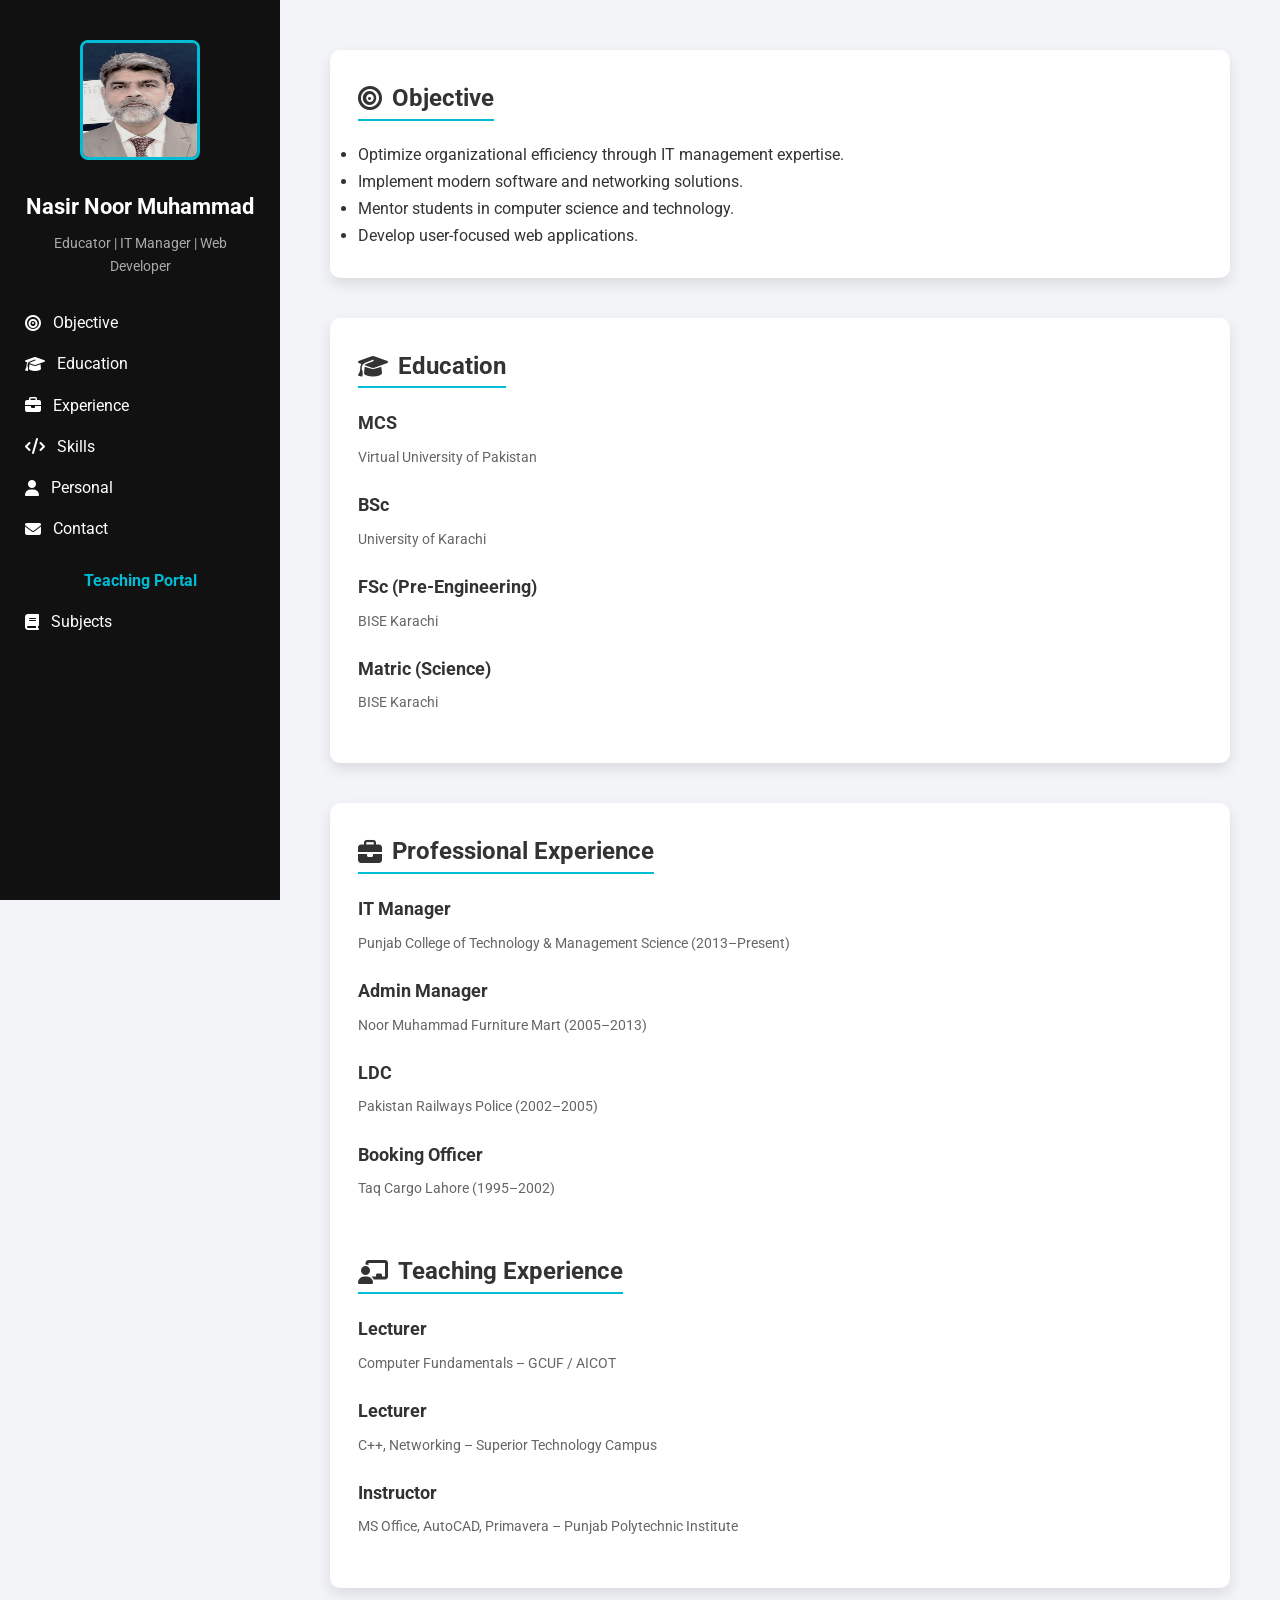
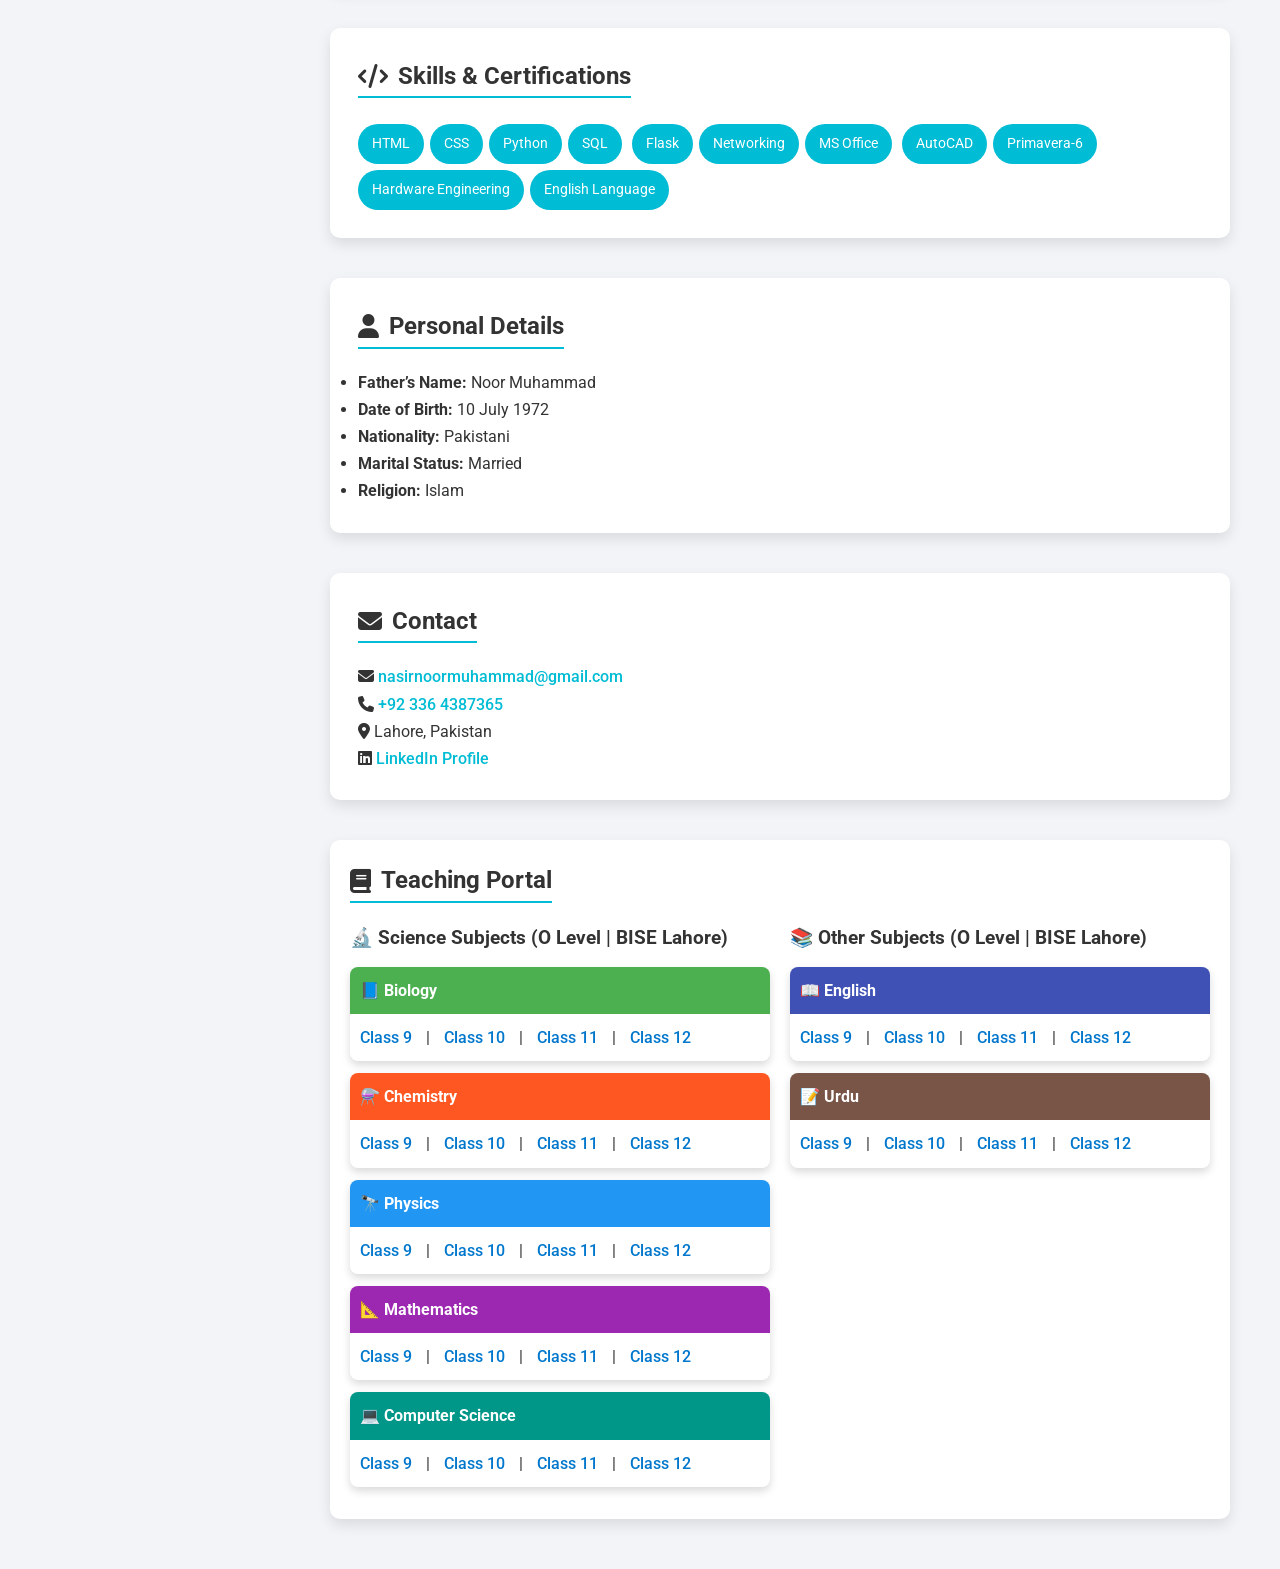
==== commit a3c5fe58: "Test update" ====
--- a/index.html
+++ b/index.html
@@ -11,67 +11,7 @@
 <!-- Font Awesome -->
 <link rel="stylesheet" href="https://cdnjs.cloudflare.com/ajax/libs/font-awesome/6.5.0/css/all.min.css">
 
-<style>
-*{margin:0;padding:0;box-sizing:border-box;font-family:'Roboto',sans-serif;}
-body{background:#f2f4f7;color:#333;line-height:1.7;}
-.wrapper{display:flex;min-height:100vh;}
-
-aside{
-    width:280px;background:#111;color:#fff;padding:40px 25px;
-    position:fixed;height:100vh;text-align:center;
-}
-aside img{
-    width:120px;height:120px;border-radius:50%;
-    border:3px solid #00bcd4;margin-bottom:20px;
-}
-aside h1{font-size:22px;margin-bottom:6px;}
-aside p{font-size:14px;color:#aaa;margin-bottom:30px;}
-
-nav ul{list-style:none;}
-nav ul li{margin:14px 0;}
-nav ul li a{
-    color:#fff;text-decoration:none;font-size:16px;
-    display:flex;align-items:center;gap:12px;transition:.3s;
-}
-nav ul li a:hover{color:#00bcd4;}
-
-main{margin-left:280px;padding:50px;width:100%;}
-section{
-    background:#fff;padding:28px;border-radius:10px;
-    box-shadow:0 6px 14px rgba(0,0,0,.1);
-    margin-bottom:40px;
-}
-section h2{
-    font-size:24px;margin-bottom:20px;
-    border-bottom:2px solid #00bcd4;
-    display:inline-flex;gap:10px;align-items:center;
-}
-
-.item{margin-bottom:20px;}
-.item h3{font-size:18px;margin-bottom:4px;}
-.item span{font-size:14px;color:#666;}
-
-.skills span{
-    display:inline-block;background:#00bcd4;color:#fff;
-    padding:8px 14px;margin:6px 6px 0 0;border-radius:20px;
-    font-size:14px;
-}
-
-section a{color:#00bcd4;text-decoration:none;font-weight:500;}
-section a:hover{text-decoration:underline;}
-
-footer{
-    background:#111;color:#aaa;text-align:center;
-    padding:18px;border-top:2px solid #00bcd4;
-}
-
-@media(max-width:768px){
-    aside{position:relative;width:100%;height:auto;}
-    main{margin-left:0;}
-    nav ul{display:flex;justify-content:center;flex-wrap:wrap;}
-    nav ul li{margin:10px;}
-}
-</style>
+  <link rel="stylesheet" type="text/css" href="styles.css">
 </head>
 
 <body>
@@ -79,7 +19,7 @@
 
 <!-- SIDEBAR -->
 <aside>
-<img src="images/nnm.jpg" alt="Nasir Noor Muhammad">
+<img src="images/nnm.jpg" alt="Portrait of Nasir Noor Muhammad">
 <h1>Nasir Noor Muhammad</h1>
 <p>Educator | IT Manager | Web Developer</p>
 
@@ -143,13 +83,16 @@
 </section>
 
 <section id="personal">
-<h2><i class="fa-solid fa-user"></i> Personal Details</h2>
-<p><strong>Father’s Name:</strong> Noor Muhammad</p>
-<p><strong>Date of Birth:</strong> 10-07-1972</p>
-<p><strong>Nationality:</strong> Pakistani</p>
-<p><strong>Marital Status:</strong> Married</p>
-<p><strong>Religion:</strong> Islam</p>
+  <h2><i class="fa-solid fa-user"></i> Personal Details</h2>
+  <ul>
+    <li><strong>Father’s Name:</strong> Noor Muhammad</li>
+    <li><strong>Date of Birth:</strong> 10 July 1972</li>
+    <li><strong>Nationality:</strong> Pakistani</li>
+    <li><strong>Marital Status:</strong> Married</li>
+    <li><strong>Religion:</strong> Islam</li>
+  </ul>
 </section>
+
 
 <section id="contact">
 <h2><i class="fa-solid fa-envelope"></i> Contact</h2>
@@ -159,70 +102,80 @@
 <a href="tel:+923364387365">+92 336 4387365</a></p>
 <p><i class="fa-solid fa-location-dot"></i> Lahore, Pakistan</p>
 <p><i class="fab fa-linkedin"></i> 
-<a href="https://linkedin.com" target="_blank">LinkedIn Profile</a></p>
+<a href="https://linkedin.com/in/nasirnoormuhammad" target="_blank">LinkedIn Profile</a></p>
 </section>
 
 <!-- TEACHING PORTAL -->
 <section id="teaching">
-<h2><i class="fa-solid fa-book"></i> Teaching Portal</h2>
-<div class="column">
-    <h3>🔬 Science Subjects (BISE Lahore)</h3>
+  <h2><i class="fa-solid fa-book"></i> Teaching Portal</h2>
+  
+  <div class="columns">
+    <!-- Science Subjects -->
+    <div class="column">
+      <h3>🔬 Science Subjects (O Level | BISE Lahore)</h3>
 
-    <div class="item">
-      <h3>📘 Biology</h3>
-      <a href="subjects/biology/class9.html">Class 9</a> |
-      <a href="subjects/biology/class10.html">Class 10</a> |
-      <a href="subjects/biology/class11.html">Class 11</a> |
-      <a href="subjects/biology/class12.html">Class 12</a>
+      <div class="item box biology">
+        <div class="box-header">📘 Biology</div>
+               <a href="subjects/biology/class9.html">Class 9</a> |
+        <a href="subjects/biology/class10.html">Class 10</a> |
+        <a href="subjects/biology/class11.html">Class 11</a> |
+        <a href="subjects/biology/class12.html">Class 12</a>
+      </div>
+
+      <div class="item box chemistry">
+        <div class="box-header">⚗️ Chemistry</div>
+        <a href="subjects/chemistry/class9.html">Class 9</a> |
+        <a href="subjects/chemistry/class10.html">Class 10</a> |
+        <a href="subjects/chemistry/class11.html">Class 11</a> |
+        <a href="subjects/chemistry/class12.html">Class 12</a>
+      </div>
+
+      <div class="item box physics">
+        <div class="box-header">🔭 Physics</div>
+        <a href="subjects/physics/class9.html">Class 9</a> |
+        <a href="subjects/physics/class10.html">Class 10</a> |
+        <a href="subjects/physics/class11.html">Class 11</a> |
+        <a href="subjects/physics/class12.html">Class 12</a>
+      </div>
+
+      <div class="item box mathematics">
+        <div class="box-header">📐 Mathematics</div>
+        <a href="subjects/mathematics/class9.html">Class 9</a> |
+        <a href="subjects/mathematics/class10.html">Class 10</a> |
+        <a href="subjects/mathematics/class11.html">Class 11</a> |
+        <a href="subjects/mathematics/class12.html">Class 12</a>
+      </div>
+
+      <div class="item box computer">
+        <div class="box-header">💻 Computer Science</div>
+        <a href="subjects/computer/class9.html">Class 9</a> |
+        <a href="subjects/computer/class10.html">Class 10</a> |
+        <a href="subjects/computer/class11.html">Class 11</a> |
+        <a href="subjects/computer/class12.html">Class 12</a>
+      </div>
     </div>
 
-    <div class="item">
-      <h3>⚗️ Chemistry</h3>
-      <a href="subjects/chemistry/class9.html">Class 9</a> |
-      <a href="subjects/chemistry/class10.html">Class 10</a> |
-      <a href="subjects/chemistry/class11.html">Class 11</a> |
-      <a href="subjects/chemistry/class12.html">Class 12</a>
-    </div>
+    <!-- Other Subjects -->
+    <div class="column">
+      <h3>📚 Other Subjects (O Level | BISE Lahore)</h3>
 
-    <div class="item">
-      <h3>🔭 Physics</h3>
-      <a href="subjects/physics/class9.html">Class 9</a> |
-      <a href="subjects/physics/class10.html">Class 10</a> |
-      <a href="subjects/physics/class11.html">Class 11</a> |
-      <a href="subjects/physics/class12.html">Class 12</a>
-    </div>
+      <div class="item box english">
+        <div class="box-header">📖 English</div>
+        <a href="subjects/english/class9.html">Class 9</a> |
+        <a href="subjects/english/class10.html">Class 10</a> |
+        <a href="subjects/english/class11.html">Class 11</a> |
+        <a href="subjects/english/class12.html">Class 12</a>
+      </div>
 
-    <div class="item">
-      <h3>📐 Mathematics</h3>
-      <a href="subjects/mathematics/class9.html">Class 9</a> |
-      <a href="subjects/mathematics/class10.html">Class 10</a> |
-      <a href="subjects/mathematics/class11.html">Class 11</a> |
-      <a href="subjects/mathematics/class12.html">Class 12</a>
-    </div>
-
-    <div class="item">
-      <h3>💻 Computer Science</h3>
-      <a href="subjects/computer/class9.html">Class 9</a> |
-      <a href="subjects/computer/class10.html">Class 10</a> |
-      <a href="subjects/computer/class11.html">Class 11</a> |
-      <a href="subjects/computer/class12.html">Class 12</a>
+      <div class="item box urdu">
+        <div class="box-header">📝 Urdu</div>
+        <a href="subjects/urdu/class9.html">Class 9</a> |
+        <a href="subjects/urdu/class10.html">Class 10</a> |
+        <a href="subjects/urdu/class11.html">Class 11</a> |
+        <a href="subjects/urdu/class12.html">Class 12</a>
+      </div>
     </div>
   </div>
+</section>
 
-  <!-- Other Subjects -->
-  <div class="column">
-    <h3>📚 Other Subjects (BISE Lahore)</h3>
-
-    <div class="item">
-      <h3>📖 English</h3>
-      <a href="subjects/english/class9.html">Class 9</a> |
-      <a href="subjects/english/class10.html">Class 10</a> |
-      <a href="subjects/english/class11.html">Class 11</a> |
-      <a href="subjects/english/class12.html">Class 12</a>
-    </div>
-
-    <div class="item">
-      <h3>📝 Urdu</h3>
-      <a href="subjects/urdu/class9.html">Class 9</a> |
-      <a href="subjects/urdu/class10.html">Class 10</a> |
      
--- a/styles.css
+++ b/styles.css
@@ -0,0 +1,221 @@
+/* ===== Global Reset & Base ===== */
+* {
+  margin: 0;
+  padding: 0;
+  box-sizing: border-box;
+  font-family: 'Roboto', sans-serif;
+}
+body {
+  background: #f2f4f7;
+  color: #333;
+  line-height: 1.7;
+}
+.wrapper {
+  display: flex;
+  min-height: 100vh;
+}
+html {
+  scroll-behavior: smooth;
+}
+
+/* ===== Sidebar ===== */
+aside {
+  width: 280px;
+  background: #111;
+  color: #fff;
+  padding: 40px 25px;
+  position: fixed;
+  height: 100vh;
+  text-align: center;
+  transition: all 0.3s ease;
+}
+aside:hover {
+  background: #222;
+}
+aside img {
+  width: 120px;
+  height: 120px;
+  border-radius: 8px;
+  border: 3px solid #00bcd4;
+  margin-bottom: 20px;
+}
+aside h1 {
+  font-size: 22px;
+  margin-bottom: 6px;
+}
+aside p {
+  font-size: 14px;
+  color: #aaa;
+  margin-bottom: 30px;
+}
+
+/* ===== Navigation ===== */
+nav ul {
+  list-style: none;
+}
+nav ul li {
+  margin: 14px 0;
+}
+nav ul li a {
+  color: #fff;
+  text-decoration: none;
+  font-size: 16px;
+  display: flex;
+  align-items: center;
+  gap: 12px;
+  transition: 0.3s;
+}
+nav ul li a:hover,
+nav ul li a.active {
+  color: #00bcd4;
+  font-weight: bold;
+}
+
+/* ===== Main Content ===== */
+main {
+  margin-left: 280px;
+  padding: 50px;
+  width: 100%;
+}
+section {
+  background: #fff;
+  padding: 28px;
+  border-radius: 10px;
+  box-shadow: 0 6px 14px rgba(0,0,0,.1);
+  margin-bottom: 40px;
+}
+section h2 {
+  font-size: 24px;
+  margin-bottom: 20px;
+  border-bottom: 2px solid #00bcd4;
+  display: inline-flex;
+  gap: 10px;
+  align-items: center;
+}
+.item {
+  margin-bottom: 20px;
+}
+.item h3 {
+  font-size: 18px;
+  margin-bottom: 4px;
+}
+.item span {
+  font-size: 14px;
+  color: #666;
+}
+
+/* ===== Skills ===== */
+.skills span {
+  display: inline-block;
+  background: #00bcd4;
+  color: #fff;
+  padding: 8px 14px;
+  margin: 6px 6px 0 0;
+  border-radius: 20px;
+  font-size: 14px;
+}
+
+/* ===== Links ===== */
+section a {
+  color: #00bcd4;
+  text-decoration: none;
+  font-weight: 500;
+}
+section a:hover {
+  text-decoration: underline;
+}
+
+/* ===== Footer ===== */
+footer {
+  background: #111;
+  color: #aaa;
+  text-align: center;
+  padding: 18px;
+  border-top: 2px solid #00bcd4;
+  font-size: 14px;
+}
+footer a {
+  color: #00bcd4;
+  text-decoration: none;
+}
+footer a:hover {
+  text-decoration: underline;
+}
+
+/* ===== Teaching Portal ===== */
+#teaching {
+  max-width: 1200px;
+  margin: auto;
+  padding: 20px;
+}
+.columns {
+  display: flex;
+  gap: 20px;
+  flex-wrap: wrap;
+}
+.column {
+  flex: 1 1 100%;
+}
+@media(min-width:992px){
+  .column {
+    flex: 1;
+  }
+}
+.item.box {
+  background: #fff;
+  margin: 12px 0;
+  border-radius: 8px;
+  overflow: hidden;
+  box-shadow: 0 4px 8px rgba(0,0,0,0.15);
+  transition: transform 0.2s ease;
+}
+.item.box:hover {
+  transform: translateY(-3px);
+}
+.box-header {
+  padding: 10px;
+  font-weight: bold;
+  color: #fff;
+}
+.item.box a {
+  display: inline-block;
+  padding: 10px;
+  text-decoration: none;
+  color: #0077cc;
+  font-weight: 500;
+  transition: background 0.3s, color 0.3s;
+}
+.item.box a:hover {
+  background: #0077cc;
+  color: #fff;
+  border-radius: 4px;
+}
+
+/* ===== Subject Colors ===== */
+.biology .box-header { background: #4CAF50; }     /* Green */
+.chemistry .box-header { background: #FF5722; }   /* Orange */
+.physics .box-header { background: #2196F3; }     /* Blue */
+.mathematics .box-header { background: #9C27B0; } /* Purple */
+.computer .box-header { background: #009688; }    /* Teal */
+.english .box-header { background: #3F51B5; }     /* Indigo */
+.urdu .box-header { background: #795548; }        /* Brown */
+
+/* ===== Responsive ===== */
+@media(max-width:768px){
+  aside {
+    position: relative;
+    width: 100%;
+    height: auto;
+  }
+  main {
+    margin-left: 0;
+  }
+  nav ul {
+    display: flex;
+    justify-content: center;
+    flex-wrap: wrap;
+  }
+  nav ul li {
+    margin: 10px;
+  }
+}
